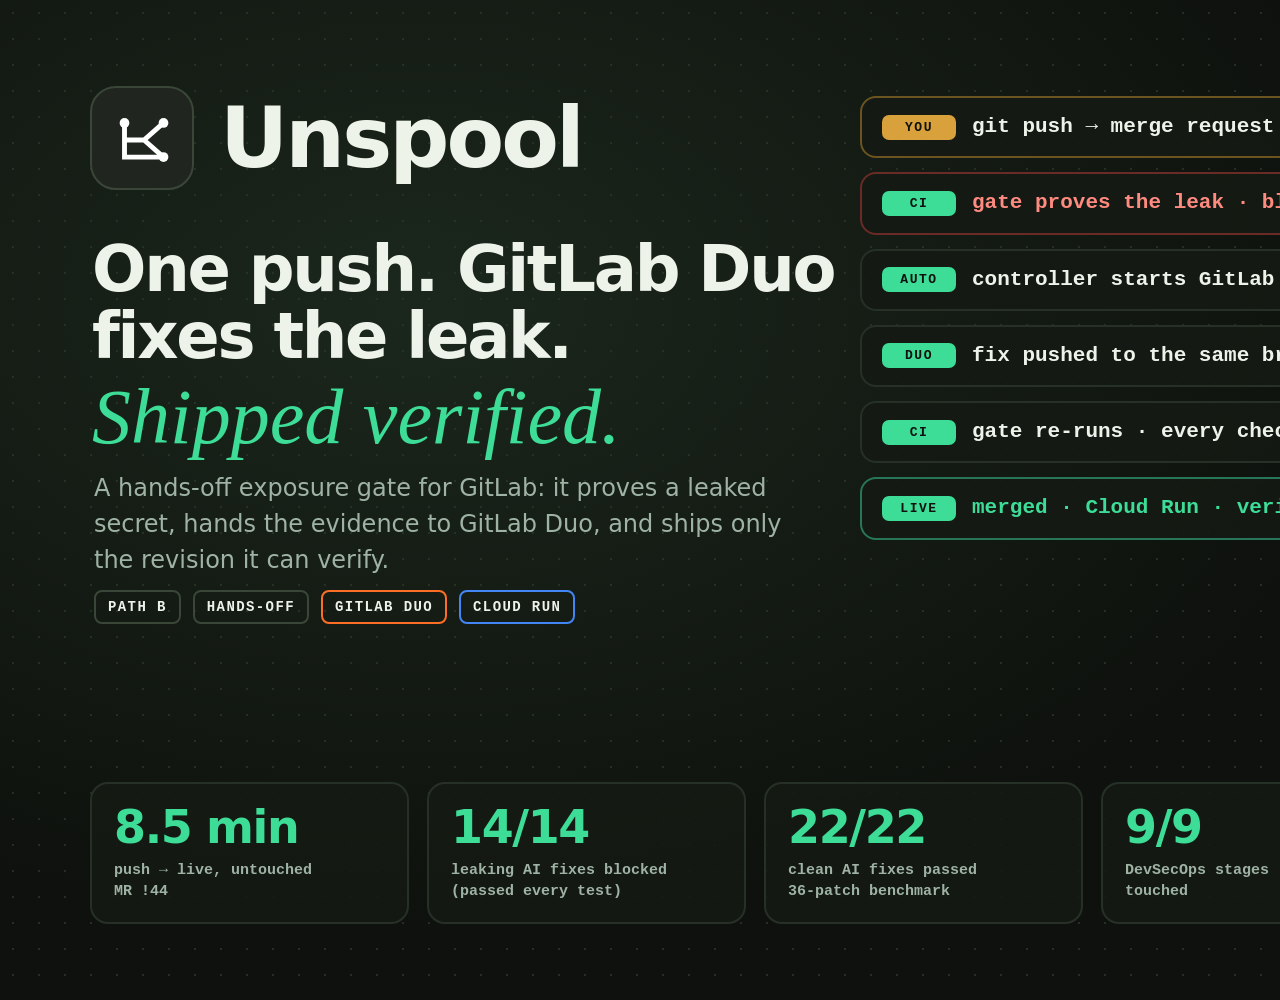
==== submission/assets/src/devpost-preview.html @ a2620e8c "Add the 3:2 Devpost preview image and its source" ====
<!doctype html>
<html lang="en">
<head>
<meta charset="utf-8">
<title>Unspool Devpost preview (3:2)</title>
<style>
@font-face { font-family: "Instrument Serif"; src: url(FONTS/InstrumentSerif-Italic.ttf); font-style: italic; }
@font-face { font-family: "JB"; src: url(FONTS/JetBrainsMono.ttf); font-weight: 100 900; }
:root { --night: #0E110D; --ink: #EEF3EA; --thread: #28765A; --glow: #3DDC97; --leak: #E5483E; --amber: #D9A13B; --muted: #9fb3a5;
  --sf: -apple-system, BlinkMacSystemFont, "SF Pro Display", system-ui, sans-serif; --mono: "JB", ui-monospace, monospace; }
* { box-sizing: border-box; margin: 0; }
html, body { width: 1500px; height: 1000px; overflow: hidden; }
body { position: relative; background: radial-gradient(ellipse at 28% 30%, #1b271c 0%, var(--night) 64%); color: var(--ink); font-family: var(--sf); -webkit-font-smoothing: antialiased; }
.grid { position: absolute; inset: 0; background-image: radial-gradient(#2a3529 1.3px, transparent 1.4px); background-size: 26px 26px; opacity: .8; }
.lockup { position: absolute; left: 90px; top: 86px; display: flex; align-items: center; gap: 26px; }
.tile { width: 104px; height: 104px; border-radius: 26px; background: #20251f; border: 2px solid #3a4637; padding: 13px; }
.word { font: 800 84px/1 var(--sf); letter-spacing: -.035em; }
.head { position: absolute; left: 92px; top: 236px; width: 760px; font: 800 64px/1.05 var(--sf); letter-spacing: -.035em; }
.head em { display: block; font: italic 400 78px/1.05 "Instrument Serif", serif; color: var(--glow); letter-spacing: 0; margin-top: 6px; }
.sub { position: absolute; left: 94px; top: 470px; width: 720px; font: 500 24px/1.5 var(--sf); color: var(--muted); }
.flow { position: absolute; right: 80px; top: 96px; width: 560px; display: flex; flex-direction: column; gap: 14px; }
.step { display: flex; align-items: center; gap: 16px; padding: 16px 20px; border-radius: 16px; background: rgba(20,26,19,.9); border: 2px solid #263026; font: 600 21px/1.25 var(--mono); }
.step b { flex: none; width: 74px; text-align: center; font: 800 13px var(--mono); letter-spacing: .12em; padding: 5px 0; border-radius: 7px; color: var(--night); background: var(--glow); }
.step.you { border-color: #6b5420; } .step.you b { background: var(--amber); }
.step.leak { border-color: #6a2a25; } .step.leak span { color: #ff8a80; }
.step.live { border-color: var(--thread); } .step.live span { color: var(--glow); }
.stats { position: absolute; left: 90px; right: 80px; bottom: 76px; display: grid; grid-template-columns: repeat(4, 1fr); gap: 18px; }
.stat { border-radius: 18px; background: rgba(20,26,19,.9); border: 2px solid #263026; padding: 20px 22px; }
.stat .n { font: 800 46px/1 var(--sf); letter-spacing: -.03em; color: var(--glow); font-variant-numeric: tabular-nums; }
.stat .l { font: 600 15px/1.4 var(--mono); color: var(--muted); margin-top: 10px; }
.tags { position: absolute; left: 94px; top: 590px; display: flex; gap: 12px; }
.tags span { font: 700 14px var(--mono); letter-spacing: .1em; padding: 7px 12px; border-radius: 8px; border: 2px solid #3a4637; color: var(--ink); }
.tags span.g { border-color: #FC6D26; } .tags span.c { border-color: #4285F4; }
</style>
</head>
<body>
<div class="grid"></div>
<div class="lockup">
  <div class="tile"><svg viewBox="0 0 32 32" width="78" height="78" style="display:block;fill:#fff"><path d="M8 9v14h16M8 16h8l8-7M16 16l8 7" fill="none" stroke="#fff" stroke-width="2"/><circle cx="8" cy="9" r="2"/><circle cx="24" cy="9" r="2"/><circle cx="24" cy="23" r="2"/></svg></div>
  <div class="word">Unspool</div>
</div>
<div class="head">One push. GitLab Duo fixes the leak. <em>Shipped verified.</em></div>
<div class="sub">A hands-off exposure gate for GitLab: it proves a leaked secret, hands the evidence to GitLab Duo, and ships only the revision it can verify.</div>
<div class="tags"><span>PATH B</span><span>HANDS-OFF</span><span class="g">GITLAB DUO</span><span class="c">CLOUD RUN</span></div>
<div class="flow">
  <div class="step you"><b>YOU</b><span>git push → merge request</span></div>
  <div class="step leak"><b>CI</b><span>gate proves the leak · blocked</span></div>
  <div class="step"><b>AUTO</b><span>controller starts GitLab Duo</span></div>
  <div class="step"><b>DUO</b><span>fix pushed to the same branch</span></div>
  <div class="step"><b>CI</b><span>gate re-runs · every check passes</span></div>
  <div class="step live"><b>LIVE</b><span>merged · Cloud Run · verified</span></div>
</div>
<div class="stats">
  <div class="stat"><div class="n">8.5 min</div><div class="l">push → live, untouched<br>MR !44</div></div>
  <div class="stat"><div class="n">14/14</div><div class="l">leaking AI fixes blocked<br>(passed every test)</div></div>
  <div class="stat"><div class="n">22/22</div><div class="l">clean AI fixes passed<br>36-patch benchmark</div></div>
  <div class="stat"><div class="n">9/9</div><div class="l">DevSecOps stages<br>touched</div></div>
</div>
</body>
</html>
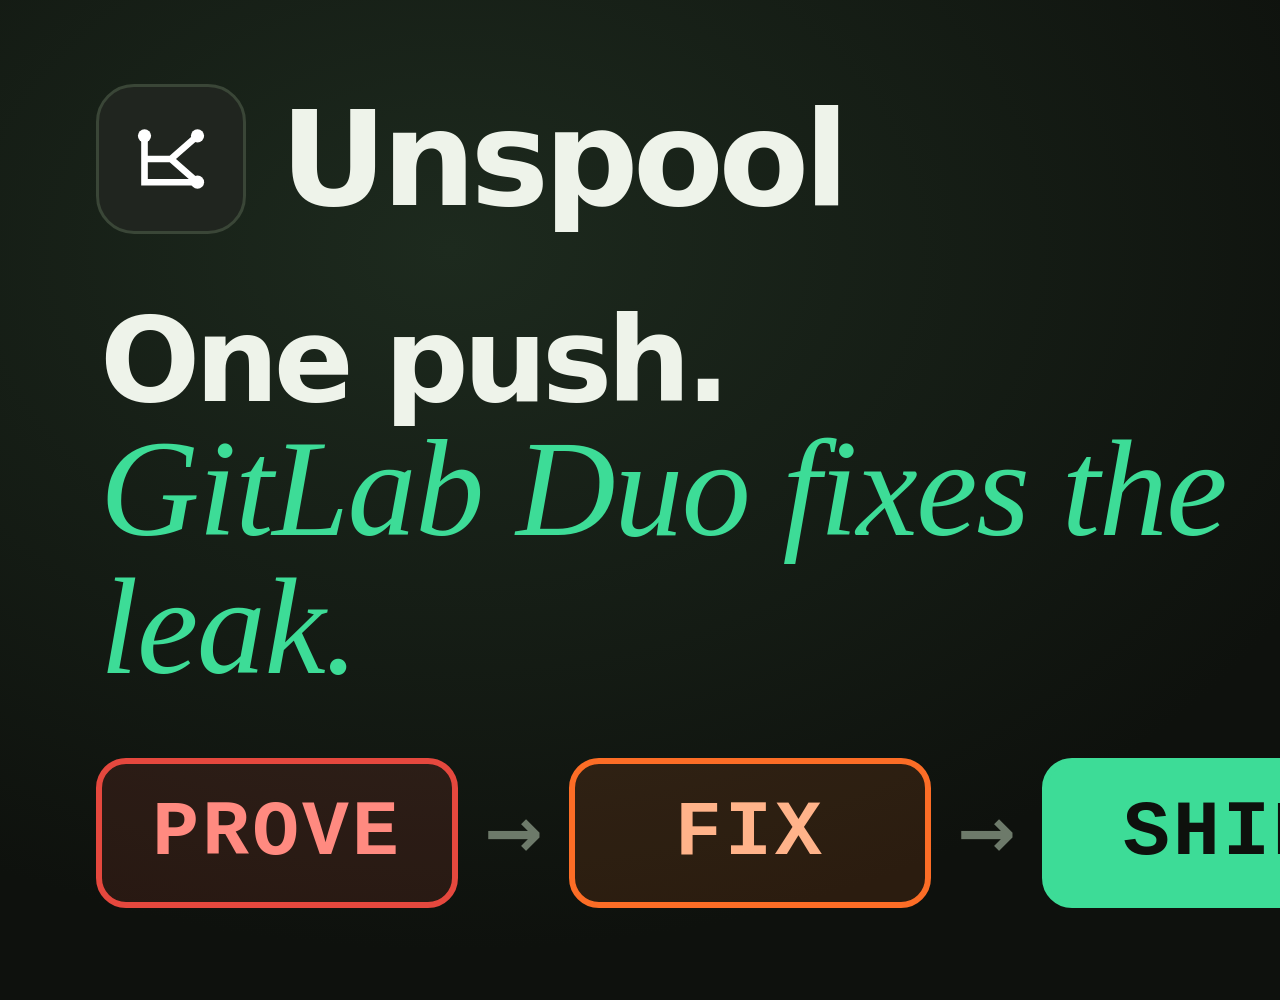
==== commit 429d9e91: "Redesign the Devpost preview for its small thumbnail" ====
--- a/submission/assets/src/devpost-preview.html
+++ b/submission/assets/src/devpost-preview.html
@@ -2,59 +2,38 @@
 <html lang="en">
 <head>
 <meta charset="utf-8">
-<title>Unspool Devpost preview (3:2)</title>
+<title>Unspool Devpost preview (3:2, made for a small thumbnail)</title>
 <style>
 @font-face { font-family: "Instrument Serif"; src: url(FONTS/InstrumentSerif-Italic.ttf); font-style: italic; }
 @font-face { font-family: "JB"; src: url(FONTS/JetBrainsMono.ttf); font-weight: 100 900; }
-:root { --night: #0E110D; --ink: #EEF3EA; --thread: #28765A; --glow: #3DDC97; --leak: #E5483E; --amber: #D9A13B; --muted: #9fb3a5;
+:root { --night: #0E110D; --ink: #EEF3EA; --thread: #28765A; --glow: #3DDC97; --leak: #E5483E; --duo: #FC6D26;
   --sf: -apple-system, BlinkMacSystemFont, "SF Pro Display", system-ui, sans-serif; --mono: "JB", ui-monospace, monospace; }
 * { box-sizing: border-box; margin: 0; }
 html, body { width: 1500px; height: 1000px; overflow: hidden; }
-body { position: relative; background: radial-gradient(ellipse at 28% 30%, #1b271c 0%, var(--night) 64%); color: var(--ink); font-family: var(--sf); -webkit-font-smoothing: antialiased; }
-.grid { position: absolute; inset: 0; background-image: radial-gradient(#2a3529 1.3px, transparent 1.4px); background-size: 26px 26px; opacity: .8; }
-.lockup { position: absolute; left: 90px; top: 86px; display: flex; align-items: center; gap: 26px; }
-.tile { width: 104px; height: 104px; border-radius: 26px; background: #20251f; border: 2px solid #3a4637; padding: 13px; }
-.word { font: 800 84px/1 var(--sf); letter-spacing: -.035em; }
-.head { position: absolute; left: 92px; top: 236px; width: 760px; font: 800 64px/1.05 var(--sf); letter-spacing: -.035em; }
-.head em { display: block; font: italic 400 78px/1.05 "Instrument Serif", serif; color: var(--glow); letter-spacing: 0; margin-top: 6px; }
-.sub { position: absolute; left: 94px; top: 470px; width: 720px; font: 500 24px/1.5 var(--sf); color: var(--muted); }
-.flow { position: absolute; right: 80px; top: 96px; width: 560px; display: flex; flex-direction: column; gap: 14px; }
-.step { display: flex; align-items: center; gap: 16px; padding: 16px 20px; border-radius: 16px; background: rgba(20,26,19,.9); border: 2px solid #263026; font: 600 21px/1.25 var(--mono); }
-.step b { flex: none; width: 74px; text-align: center; font: 800 13px var(--mono); letter-spacing: .12em; padding: 5px 0; border-radius: 7px; color: var(--night); background: var(--glow); }
-.step.you { border-color: #6b5420; } .step.you b { background: var(--amber); }
-.step.leak { border-color: #6a2a25; } .step.leak span { color: #ff8a80; }
-.step.live { border-color: var(--thread); } .step.live span { color: var(--glow); }
-.stats { position: absolute; left: 90px; right: 80px; bottom: 76px; display: grid; grid-template-columns: repeat(4, 1fr); gap: 18px; }
-.stat { border-radius: 18px; background: rgba(20,26,19,.9); border: 2px solid #263026; padding: 20px 22px; }
-.stat .n { font: 800 46px/1 var(--sf); letter-spacing: -.03em; color: var(--glow); font-variant-numeric: tabular-nums; }
-.stat .l { font: 600 15px/1.4 var(--mono); color: var(--muted); margin-top: 10px; }
-.tags { position: absolute; left: 94px; top: 590px; display: flex; gap: 12px; }
-.tags span { font: 700 14px var(--mono); letter-spacing: .1em; padding: 7px 12px; border-radius: 8px; border: 2px solid #3a4637; color: var(--ink); }
-.tags span.g { border-color: #FC6D26; } .tags span.c { border-color: #4285F4; }
+body { position: relative; background: radial-gradient(ellipse at 30% 25%, #1d2a1e 0%, var(--night) 66%); color: var(--ink); font-family: var(--sf); -webkit-font-smoothing: antialiased; }
+.lockup { position: absolute; left: 96px; top: 84px; display: flex; align-items: center; gap: 34px; }
+.tile { width: 150px; height: 150px; border-radius: 38px; background: #20251f; border: 3px solid #3a4637; padding: 19px; }
+.word { font: 800 132px/1 var(--sf); letter-spacing: -.04em; }
+.head { position: absolute; left: 100px; top: 300px; font: 800 118px/1.02 var(--sf); letter-spacing: -.045em; }
+.head em { display: block; font: italic 400 138px/1 "Instrument Serif", serif; color: var(--glow); letter-spacing: -.01em; }
+.steps { position: absolute; left: 96px; right: 96px; bottom: 92px; display: flex; align-items: center; gap: 26px; }
+.step { flex: 1; height: 150px; border-radius: 30px; display: flex; align-items: center; justify-content: center; font: 800 78px/1 var(--mono); letter-spacing: .04em; border: 6px solid; }
+.prove { color: #ff8a80; border-color: var(--leak); background: rgba(229,72,62,.12); }
+.fix { color: #ffb38a; border-color: var(--duo); background: rgba(252,109,38,.12); }
+.ship { color: var(--night); border-color: var(--glow); background: var(--glow); }
+.arrow { flex: none; font: 800 70px/1 var(--sf); color: #6d7a6a; }
 </style>
 </head>
 <body>
-<div class="grid"></div>
 <div class="lockup">
-  <div class="tile"><svg viewBox="0 0 32 32" width="78" height="78" style="display:block;fill:#fff"><path d="M8 9v14h16M8 16h8l8-7M16 16l8 7" fill="none" stroke="#fff" stroke-width="2"/><circle cx="8" cy="9" r="2"/><circle cx="24" cy="9" r="2"/><circle cx="24" cy="23" r="2"/></svg></div>
+  <div class="tile"><svg viewBox="0 0 32 32" width="106" height="106" style="display:block;fill:#fff"><path d="M8 9v14h16M8 16h8l8-7M16 16l8 7" fill="none" stroke="#fff" stroke-width="2"/><circle cx="8" cy="9" r="2"/><circle cx="24" cy="9" r="2"/><circle cx="24" cy="23" r="2"/></svg></div>
   <div class="word">Unspool</div>
 </div>
-<div class="head">One push. GitLab Duo fixes the leak. <em>Shipped verified.</em></div>
-<div class="sub">A hands-off exposure gate for GitLab: it proves a leaked secret, hands the evidence to GitLab Duo, and ships only the revision it can verify.</div>
-<div class="tags"><span>PATH B</span><span>HANDS-OFF</span><span class="g">GITLAB DUO</span><span class="c">CLOUD RUN</span></div>
-<div class="flow">
-  <div class="step you"><b>YOU</b><span>git push → merge request</span></div>
-  <div class="step leak"><b>CI</b><span>gate proves the leak · blocked</span></div>
-  <div class="step"><b>AUTO</b><span>controller starts GitLab Duo</span></div>
-  <div class="step"><b>DUO</b><span>fix pushed to the same branch</span></div>
-  <div class="step"><b>CI</b><span>gate re-runs · every check passes</span></div>
-  <div class="step live"><b>LIVE</b><span>merged · Cloud Run · verified</span></div>
-</div>
-<div class="stats">
-  <div class="stat"><div class="n">8.5 min</div><div class="l">push → live, untouched<br>MR !44</div></div>
-  <div class="stat"><div class="n">14/14</div><div class="l">leaking AI fixes blocked<br>(passed every test)</div></div>
-  <div class="stat"><div class="n">22/22</div><div class="l">clean AI fixes passed<br>36-patch benchmark</div></div>
-  <div class="stat"><div class="n">9/9</div><div class="l">DevSecOps stages<br>touched</div></div>
+<div class="head">One push.<em>GitLab Duo fixes the leak.</em></div>
+<div class="steps">
+  <div class="step prove">PROVE</div><div class="arrow">→</div>
+  <div class="step fix">FIX</div><div class="arrow">→</div>
+  <div class="step ship">SHIP</div>
 </div>
 </body>
 </html>
